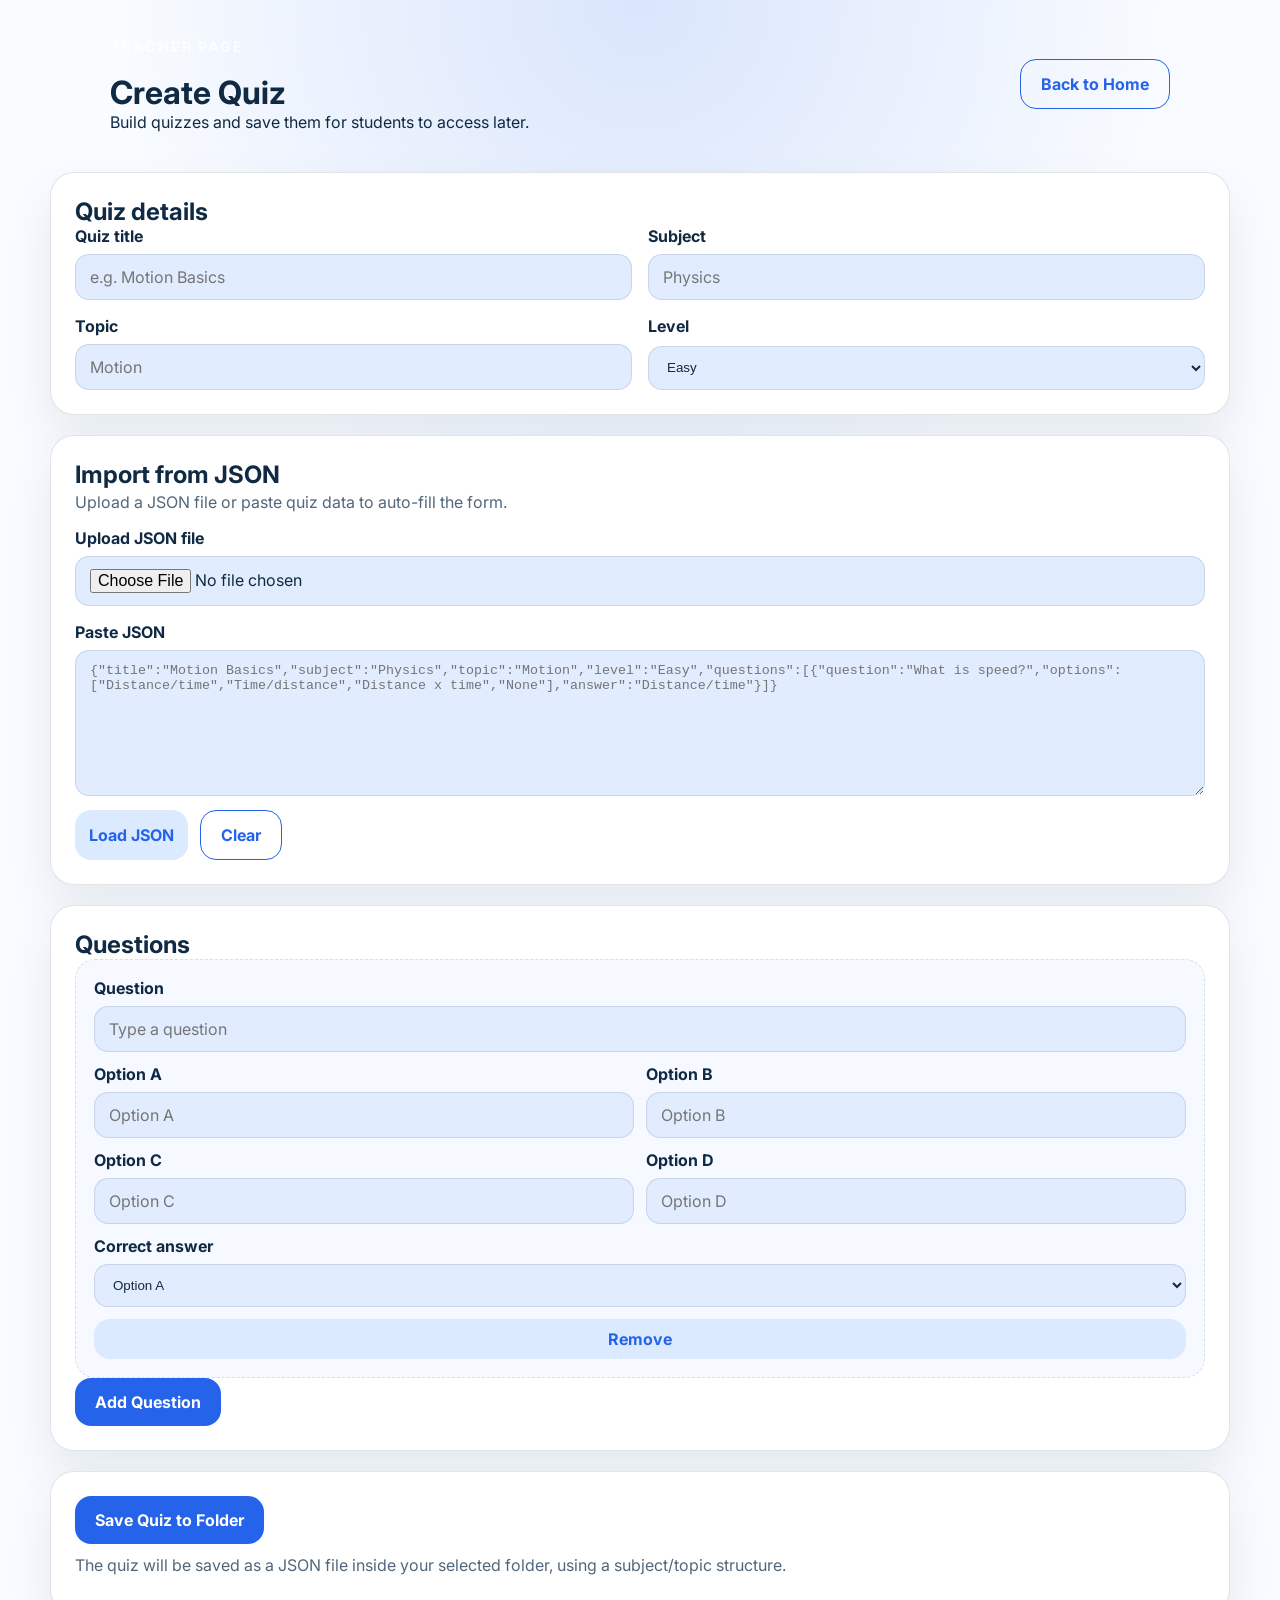
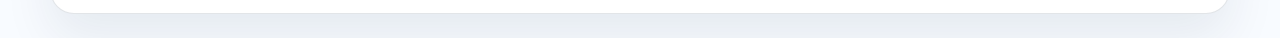
==== create-quizz.html @ 03107d08 "Vesrion 2" ====
<!DOCTYPE html>
<html lang="en">

<head>
    <meta charset="UTF-8">
    <meta name="viewport" content="width=device-width, initial-scale=1.0">
    <title>Create Quiz</title>
    <link rel="preconnect" href="https://fonts.googleapis.com">
    <link rel="preconnect" href="https://fonts.gstatic.com" crossorigin>
    <link href="https://fonts.googleapis.com/css2?family=Inter:wght@400;500;600;700;800&display=swap" rel="stylesheet">
    <link rel="stylesheet" href="style.css">
    <script defer src="app.js"></script>
</head>

<body data-theme="light">
    <header class="page-header">
        <div>
            <span class="eyebrow">Teacher page</span>
            <h1>Create Quiz</h1>
            <p>Build quizzes and save them for students to access later.</p>
        </div>
        <a href="index.html" class="btn secondary">Back to Home</a>
    </header>

    <main class="container quiz-form">
        <section class="form-card">
            <h2>Quiz details</h2>
            <div class="form-grid">
                <div class="form-group">
                    <label for="quizTitle">Quiz title</label>
                    <input id="quizTitle" type="text" placeholder="e.g. Motion Basics">
                </div>
                <div class="form-group">
                    <label for="quizSubject">Subject</label>
                    <input id="quizSubject" type="text" placeholder="Physics">
                </div>
                <div class="form-group">
                    <label for="quizTopic">Topic</label>
                    <input id="quizTopic" type="text" placeholder="Motion">
                </div>
                <div class="form-group">
                    <label for="quizLevel">Level</label>
                    <select id="quizLevel">
                        <option>Easy</option>
                        <option>Medium</option>
                        <option>Hard</option>
                    </select>
                </div>
            </div>
        </section>

        <section class="form-card">
            <h2>Import from JSON</h2>
            <p class="helper-text">Upload a JSON file or paste quiz data to auto-fill the form.</p>
            <div class="import-grid">
                <div class="form-group">
                    <label for="quizJsonFile">Upload JSON file</label>
                    <input id="quizJsonFile" type="file" accept="application/json">
                </div>
                <div class="form-group">
                    <label for="quizJsonInput">Paste JSON</label>
                    <textarea id="quizJsonInput" rows="8"
                        placeholder='{"title":"Motion Basics","subject":"Physics","topic":"Motion","level":"Easy","questions":[{"question":"What is speed?","options":["Distance/time","Time/distance","Distance x time","None"],"answer":"Distance/time"}]}'></textarea>
                </div>
            </div>
            <div class="import-actions">
                <button id="importJsonBtn" class="mini-btn" type="button">Load JSON</button>
                <button id="clearImportBtn" class="btn secondary" type="button">Clear</button>
            </div>
            <p id="importStatus" class="helper-text"></p>
        </section>

        <section class="form-card">
            <h2>Questions</h2>
            <div id="questionContainer"></div>
            <button id="addQuestionBtn" class="btn" type="button">Add Question</button>
        </section>

        <section class="form-card">
            <button id="saveQuizBtn" class="btn" type="button">Save Quiz to Folder</button>
            <p class="helper-text" style="margin-top: 8px;">The quiz will be saved as a JSON file inside your selected
                folder, using a subject/topic structure.</p>
            <p id="saveStatus" style="margin-top: 10px;"></p>
        </section>
    </main>
</body>

</html>
---- style.css ----
﻿:root {
  color-scheme: light dark;
  font-family: "Inter", sans-serif;
  --bg: #f8fbff;
  --surface: #ffffff;
  --surface-strong: #e2ecff;
  --text: #102a43;
  --text-muted: #52677b;
  --border: rgba(16, 42, 67, 0.12);
  --primary: #2563eb;
  --primary-soft: #dbeafe;
  --accent: #14b8a6;
  --accent-soft: #d1fae5;
  --danger: #ef4444;
  --shadow: 0 24px 50px rgba(13, 36, 70, 0.08);
}

body[data-theme="dark"] {
  --bg: #07121f;
  --surface: #0f1f34;
  --surface-strong: #16304f;
  --text: #ebf2ff;
  --text-muted: #9fb7ce;
  --border: rgba(148, 174, 212, 0.16);
  --primary-soft: #1e3a8a;
  --accent-soft: #0f766e;
  --shadow: 0 24px 50px rgba(0, 0, 0, 0.35);
}

* {
  margin: 0;
  padding: 0;
  box-sizing: border-box;
}

body {
  min-height: 100vh;
  background: radial-gradient(circle at top, rgba(37, 99, 235, 0.14), transparent 30%), var(--bg);
  color: var(--text);
}

img,
svg {
  max-width: 100%;
}

a {
  color: inherit;
}

button,
input {
  font: inherit;
}

.hero {
  padding: 48px 20px 36px;
  background: linear-gradient(180deg, #2563eb 0%, #1d4ed8 55%, #1e293b 100%);
  color: white;
}

.hero-content {
  max-width: 1100px;
  margin: 0 auto;
  display: flex;
  align-items: flex-start;
  justify-content: space-between;
  gap: 20px;
}

.eyebrow {
  display: inline-block;
  margin-bottom: 18px;
  font-size: 0.9rem;
  font-weight: 700;
  letter-spacing: 0.14em;
  text-transform: uppercase;
  color: rgba(255, 255, 255, 0.75);
}

.hero h1 {
  font-size: clamp(2.4rem, 4vw, 3.8rem);
  line-height: 1.05;
  max-width: 760px;
}

.hero p {
  margin-top: 18px;
  max-width: 640px;
  font-size: 1.05rem;
  line-height: 1.75;
  color: rgba(255, 255, 255, 0.88);
}

.theme-toggle {
  width: 54px;
  height: 54px;
  border: none;
  border-radius: 18px;
  background: rgba(255, 255, 255, 0.16);
  color: white;
  cursor: pointer;
  box-shadow: inset 0 0 0 1px rgba(255, 255, 255, 0.16);
}

.hero-badges {
  margin-top: 32px;
  display: flex;
  flex-wrap: wrap;
  gap: 12px;
  justify-content: center;
}

.hero-badges span {
  display: inline-flex;
  padding: 10px 14px;
  border-radius: 999px;
  background: rgba(255, 255, 255, 0.14);
  border: 1px solid rgba(255, 255, 255, 0.18);
  font-size: 0.92rem;
}

.container {
  width: min(1180px, calc(100% - 32px));
  margin: -32px auto 24px;
}

.panel {
  background: var(--surface);
  border: 1px solid var(--border);
  border-radius: 28px;
  padding: 24px;
  box-shadow: var(--shadow);
}

.intro-panel {
  display: grid;
  grid-template-columns: 1.4fr 1fr;
  gap: 24px;
  align-items: center;
  margin-bottom: 24px;
}

.panel-text h2 {
  font-size: clamp(1.7rem, 2vw, 2.4rem);
  margin-bottom: 12px;
}

.panel-text p {
  color: var(--text-muted);
  line-height: 1.8;
}

.search-wrap {
  display: grid;
  gap: 10px;
}

.search-wrap label {
  font-size: 0.95rem;
  font-weight: 600;
}

#topicSearch {
  width: 100%;
  border: 1px solid var(--border);
  border-radius: 16px;
  padding: 14px 16px;
  background: var(--surface-strong);
  color: var(--text);
  box-shadow: inset 0 1px 3px rgba(16, 42, 67, 0.08);
}

.grid {
  display: grid;
  gap: 20px;
}

.topics {
  grid-template-columns: repeat(auto-fit, minmax(260px, 1fr));
  margin-bottom: 24px;
}

.topic-card {
  display: grid;
  gap: 16px;
  padding: 28px;
  border-radius: 28px;
  background: linear-gradient(180deg, rgba(255, 255, 255, 0.96), rgba(255, 255, 255, 0.82));
  border: 1px solid rgba(37, 99, 235, 0.12);
  box-shadow: 0 20px 45px rgba(16, 42, 67, 0.06);
}

.topic-icon {
  width: 56px;
  height: 56px;
  display: grid;
  place-items: center;
  border-radius: 18px;
  font-size: 1.5rem;
  background: var(--primary-soft);
  color: var(--primary);
}

.topic-card h3 {
  font-size: 1.25rem;
}

.topic-card p {
  color: var(--text-muted);
  line-height: 1.8;
}

.btn,
.mini-btn {
  display: inline-flex;
  align-items: center;
  justify-content: center;
  border: none;
  border-radius: 16px;
  cursor: pointer;
  transition:
    transform 150ms ease,
    box-shadow 150ms ease,
    background-color 150ms ease;
}

.btn {
  padding: 14px 20px;
  background: var(--primary);
  color: white;
  text-decoration: none;
  font-weight: 700;
}

.btn:hover,
.mini-btn:hover {
  transform: translateY(-1px);
}

.btn.secondary {
  background: transparent;
  color: var(--primary);
  border: 1px solid var(--primary);
}

.mini-btn {
  padding: 10px 14px;
  background: var(--primary-soft);
  color: var(--primary);
  font-weight: 700;
}

.interactive-panel {
  grid-template-columns: repeat(2, minmax(0, 1fr));
}

.interactive-card {
  padding: 24px;
  border-radius: 28px;
  background: var(--surface);
  border: 1px solid var(--border);
  box-shadow: var(--shadow);
}

.card-header {
  display: flex;
  align-items: center;
  justify-content: space-between;
  gap: 16px;
  margin-bottom: 18px;
  font-size: 0.95rem;
  font-weight: 700;
}

.interactive-card p {
  line-height: 1.85;
  color: var(--text);
}

.quiz-answer {
  margin-top: 18px;
  min-height: 3rem;
  opacity: 0;
  transition: opacity 180ms ease;
}

.quiz-answer.visible {
  opacity: 1;
}

.footer {
  width: min(1180px, calc(100% - 32px));
  margin: 0 auto 32px;
  display: flex;
  justify-content: space-between;
  gap: 20px;
  flex-wrap: wrap;
  padding: 22px 0 0;
  color: var(--text-muted);
  border-top: 1px solid rgba(16, 42, 67, 0.08);
  font-size: 0.95rem;
}

.footer p {
  margin-top: 6px;
}

@media (max-width: 900px) {
  .hero-content {
    flex-direction: column;
    align-items: flex-start;
  }

  .intro-panel,
  .interactive-panel {
    grid-template-columns: 1fr;
  }
}

@media (max-width: 600px) {
  .hero {
    padding-bottom: 32px;
  }

  .hero h1 {
    font-size: 2.4rem;
  }

  .topic-card,
  .interactive-card,
  .panel {
    padding: 20px;
  }

  .theme-toggle {
    width: 48px;
    height: 48px;
  }
}

.notes-page {
  max-width: 900px;
  margin: 40px auto;
  background: var(--surface);
  padding: 40px;
  border-radius: 20px;
  box-shadow: 0 16px 32px rgba(16, 42, 67, 0.07);
  line-height: 1.8;
}

.notes-page h1 {
  margin-bottom: 20px;
}

.notes-page h2 {
  margin-top: 28px;
  margin-bottom: 10px;
}

.quick-access-panel {
  margin-bottom: 24px;
  display: grid;
  gap: 16px;
}

.quick-links {
  display: flex;
  flex-wrap: wrap;
  gap: 12px;
}

.page-header {
  padding: 36px 20px 20px;
  max-width: 1100px;
  margin: 0 auto;
  display: flex;
  align-items: center;
  justify-content: space-between;
  gap: 12px;
}

.page-header h1 {
  font-size: 2rem;
}

.quiz-form,
.quiz-player {
  display: grid;
  gap: 20px;
  margin-top: 20px;
}

.form-card,
.quiz-card,
.result-card {
  background: var(--surface);
  border: 1px solid var(--border);
  border-radius: 24px;
  padding: 24px;
  box-shadow: var(--shadow);
}

.form-grid {
  display: grid;
  grid-template-columns: repeat(2, minmax(0, 1fr));
  gap: 16px;
}

.form-group {
  display: grid;
  gap: 8px;
}

.form-group label,
.quiz-player label {
  font-weight: 700;
}

.form-group input,
.form-group textarea,
.form-group select {
  border: 1px solid var(--border);
  border-radius: 14px;
  padding: 12px 14px;
  background: var(--surface-strong);
  color: var(--text);
}

.helper-text {
  color: var(--text-muted);
  line-height: 1.7;
}

.import-grid {
  display: grid;
  gap: 16px;
  margin-top: 12px;
}

.import-actions {
  display: flex;
  flex-wrap: wrap;
  gap: 12px;
  margin-top: 14px;
}

.question-block {
  border: 1px dashed var(--border);
  border-radius: 20px;
  padding: 18px;
  background: rgba(37, 99, 235, 0.04);
  display: grid;
  gap: 12px;
}

.question-block .option-grid {
  display: grid;
  grid-template-columns: repeat(2, minmax(0, 1fr));
  gap: 12px;
}

.quiz-list {
  display: grid;
  gap: 16px;
}

.quiz-card h3 {
  margin-bottom: 8px;
}

.quiz-meta {
  display: flex;
  flex-wrap: wrap;
  gap: 10px;
  margin-top: 10px;
  color: var(--text-muted);
  font-size: 0.94rem;
}

.quiz-options {
  display: grid;
  gap: 12px;
}

.quiz-option {
  border: 1px solid var(--border);
  border-radius: 14px;
  padding: 12px 14px;
  background: var(--surface-strong);
  cursor: pointer;
  text-align: left;
  color: rgba(0, 0, 0, 1);
}

.quiz-option.correct {
  border-color: #16a34a;
  background: #dcfce7;
}

.quiz-option.wrong {
  border-color: #dc2626;
  background: #fee2e2;
}

.quiz-feedback {
  font-weight: 700;
}

.quiz-feedback.correct {
  color: #15803d;
}

.quiz-feedback.incorrect {
  color: #b91c1c;
}

@media (max-width: 700px) {
  .form-grid,
  .question-block .option-grid {
    grid-template-columns: 1fr;
  }

  .page-header {
    flex-direction: column;
    align-items: flex-start;
  }
}

.quiz-panel select,
.quiz-panel button {
  width: 100%;
  border: 1px solid var(--border);
  border-radius: 16px;
  padding: 14px 16px;
  font-size: 1rem;
  color: var(--text);
  background: var(--surface-strong);
}

.quiz-panel select {
  appearance: none;
  background-image: linear-gradient(45deg, transparent 50%, var(--text) 50%), linear-gradient(135deg, var(--text) 50%, transparent 50%);
  background-position:
    calc(100% - 20px) calc(1em + 4px),
    calc(100% - 14px) calc(1em + 4px);
  background-size:
    7px 7px,
    7px 7px;
  background-repeat: no-repeat;
}

.quiz-panel {
  display: grid;
  gap: 20px;
}

.quiz-play {
  display: grid;
  gap: 20px;
}

.question-card {
  background: var(--surface);
  border: 1px solid var(--border);
  border-radius: 24px;
  padding: 26px;
  box-shadow: var(--shadow);
}

.question-card h3 {
  margin-bottom: 14px;
  font-size: 1.15rem;
}

.quiz-question-text {
  margin-bottom: 20px;
  line-height: 1.8;
}

.quiz-choices {
  display: grid;
  gap: 12px;
}

.quiz-choice {
  border: 1px solid var(--border);
  border-radius: 16px;
  padding: 14px 18px;
  background: var(--surface-strong);
  cursor: pointer;
  transition:
    transform 120ms ease,
    border-color 120ms ease,
    background-color 120ms ease;
}

.quiz-choice:hover {
  transform: translateY(-1px);
}

.quiz-choice.selected {
  border-color: var(--primary);
  background: rgba(37, 99, 235, 0.12);
}

.quiz-feedback {
  margin-top: 16px;
  font-weight: 700;
}

.quiz-feedback.correct {
  color: #15803d;
}

.quiz-feedback.incorrect {
  color: #b91c1c;
}

.quiz-controls {
  display: flex;
  gap: 14px;
  flex-wrap: wrap;
}

.quiz-controls button {
  width: auto;
  min-width: 140px;
}

#selectedInfo {
  font-weight: 700;
}

@media (max-width: 700px) {
  .quiz-controls {
    flex-direction: column;
  }
}
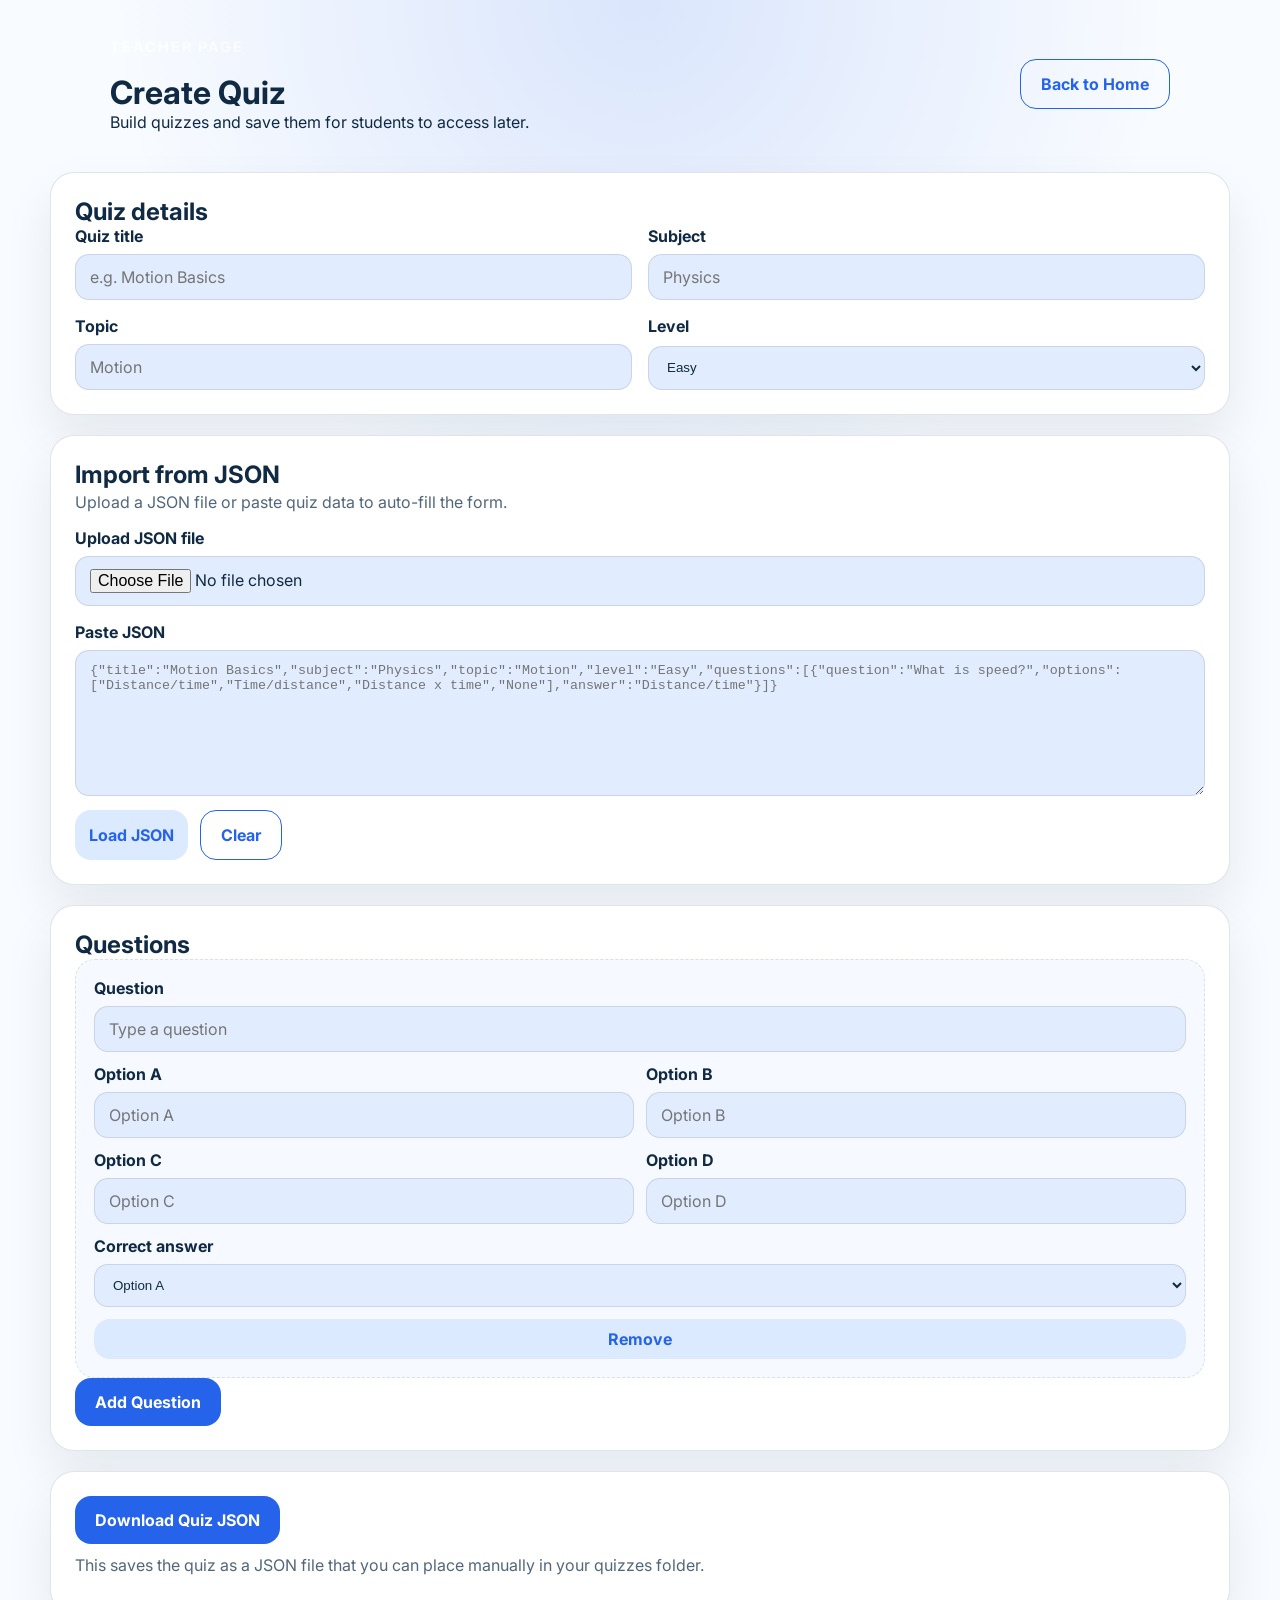
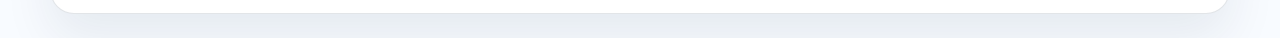
==== commit 6d9161b2: "quizz update" ====
--- a/create-quizz.html
+++ b/create-quizz.html
@@ -77,9 +77,9 @@
         </section>
 
         <section class="form-card">
-            <button id="saveQuizBtn" class="btn" type="button">Save Quiz to Folder</button>
-            <p class="helper-text" style="margin-top: 8px;">The quiz will be saved as a JSON file inside your selected
-                folder, using a subject/topic structure.</p>
+            <button id="saveQuizBtn" class="btn" type="button">Download Quiz JSON</button>
+            <p class="helper-text" style="margin-top: 8px;">This saves the quiz as a JSON file that you can place
+                manually in your quizzes folder.</p>
             <p id="saveStatus" style="margin-top: 10px;"></p>
         </section>
     </main>
